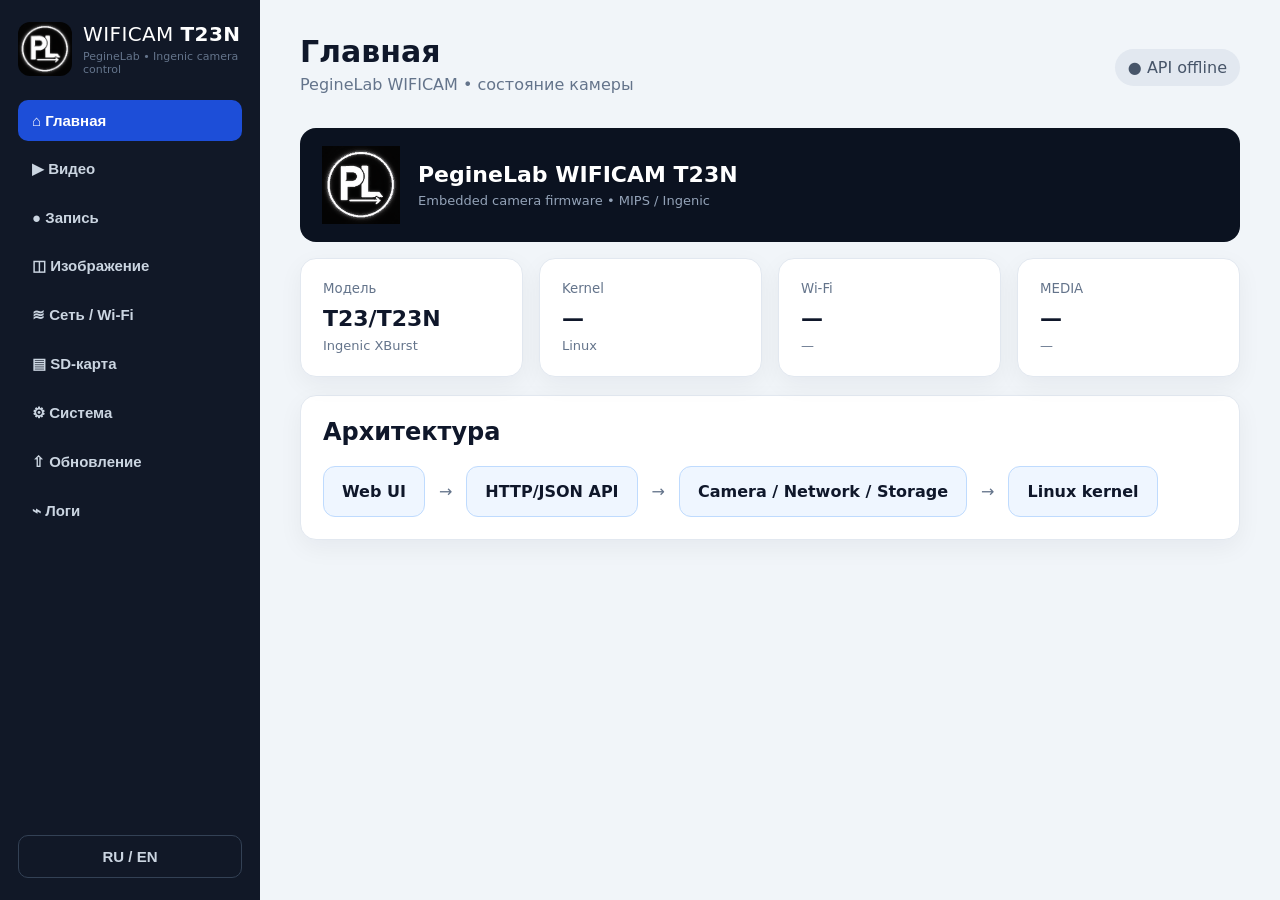
==== web/index.html @ 5d40b981 "web: label SSH as protected local recovery / пометить SSH как обязательный" ====
<!doctype html>
<html lang="ru">
<head>
  <meta charset="utf-8">
  <meta name="viewport" content="width=device-width,initial-scale=1">
  <title>PegineLab WIFICAM T23N</title>
  <link rel="icon" href="assets/peginelab-logo.svg">
  <link rel="stylesheet" href="styles.css">
</head>
<body>
<div class="app">
  <aside class="sidebar">
    <div class="brand-lockup">
      <img src="assets/peginelab-logo.svg" alt="PegineLab">
      <div><div class="brand">WIFICAM <b>T23N</b></div><div class="sub">PegineLab • Ingenic camera control</div></div>
    </div>
    <nav id="nav">
      <button data-page="dashboard" class="active">⌂ <span data-i18n="dashboard">Главная</span></button>
      <button data-page="live">▶ <span data-i18n="live">Видео</span></button>
      <button data-page="recording">● <span data-i18n="recording">Запись</span></button>
      <button data-page="image">◫ <span data-i18n="image">Изображение</span></button>
      <button data-page="network">≋ <span data-i18n="network">Сеть / Wi‑Fi</span></button>
      <button data-page="storage">▤ <span data-i18n="storage">SD-карта</span></button>
      <button data-page="system">⚙ <span data-i18n="system">Система</span></button>
      <button data-page="firmware">⇧ <span data-i18n="firmware">Обновление</span></button>
      <button data-page="logs">⌁ <span data-i18n="logs">Логи</span></button>
    </nav>
    <div class="lang"><button id="langBtn">RU / EN</button></div>
  </aside>

  <main>
    <header><div><h1 id="pageTitle">Главная</h1><p id="pageHint">PegineLab WIFICAM • состояние камеры</p></div><div id="online" class="pill">● …</div></header>

    <section id="dashboard" class="page active">
      <div class="brand-panel">
        <img src="assets/peginelab-logo.svg" alt="PegineLab PL">
        <div><strong>PegineLab WIFICAM T23N</strong><span>Embedded camera firmware • MIPS / Ingenic</span></div>
      </div>
      <div class="grid cards">
        <article><small data-i18n="model">Модель</small><strong>T23/T23N</strong><span>Ingenic XBurst</span></article>
        <article><small>Kernel</small><strong id="kernel">—</strong><span>Linux</span></article>
        <article><small>Wi‑Fi</small><strong id="ssid">—</strong><span id="ip">—</span></article>
        <article><small>MEDIA</small><strong id="diskUse">—</strong><span id="diskFree">—</span></article>
      </div>
      <div class="panel">
        <h2 data-i18n="architecture">Архитектура</h2>
        <div class="flow"><b>Web UI</b><i>→</i><b>HTTP/JSON API</b><i>→</i><b>Camera / Network / Storage</b><i>→</i><b>Linux kernel</b></div>
      </div>
    </section>

    <section id="live" class="page"><div class="panel"><h2 data-i18n="live">Видео</h2><div class="video live-view"><img id="liveFrame" src="/cgi-bin/snapshot.jpg" alt="Camera preview"><small data-i18n="cameraOsHint">Сенсор и камера инициализируются ОС при загрузке; Web UI работает поверх системного camera service.</small></div><div class="actions"><button onclick="refreshPreview()">Refresh preview</button><button onclick="apiAction('camera_start')">Start camera</button><button class="secondary" onclick="apiAction('camera_stop')">Stop camera</button></div></div></section>
    <section id="recording" class="page"><div class="panel"><h2 data-i18n="recording">Запись</h2><p>Video: <code>/mnt/media/recordings</code></p><p>Photos: <code>/mnt/media/snapshots</code></p><div class="actions"><button onclick="apiAction('record_start')">Start recording</button><button class="danger" onclick="apiAction('record_stop')">Stop recording</button></div></div></section>
    <section id="image" class="page"><div class="panel"><h2 data-i18n="image">Изображение</h2><p data-i18n="imageHint">Web UI использует camera service, который ОС подняла при загрузке.</p></div></section>

    <section id="network" class="page">
      <div class="panel">
        <h2 data-i18n="network">Сеть / Wi‑Fi</h2>
        <div class="kv"><div><small>SSID</small><b id="netSsid">—</b></div><div><small>IPv4</small><b id="netIp">—</b></div><div><small data-i18n="gateway">Шлюз</small><b id="netGateway">—</b></div><div><small>DNS</small><b id="netDns">—</b></div></div>
        <p data-i18n="wifiSafe">Новая сеть сначала тестируется. При ошибке backend возвращает предыдущий рабочий профиль.</p>
        <div class="actions"><button id="scanBtn" data-i18n="scan">Сканировать сети</button></div>
        <div id="networks" class="networks"></div>
        <form id="wifiForm"><label>SSID<input id="wifiSsid" name="ssid" maxlength="32" required></label><label><span data-i18n="password">Пароль</span><input id="wifiPassword" name="password" type="password" minlength="8" required></label><button type="submit" data-i18n="testSwitch">Проверить и переключить</button></form>
      </div>

      <div class="panel">
        <h2 data-i18n="optionalServices">Дополнительные сервисы</h2>
        <p class="muted" data-i18n="servicesHint">Выключенный сервис не запускается и не занимает CPU/RAM постоянным процессом.</p>
        <div class="service-grid">
          <article class="service-card"><div><h3>SSH</h3><p>Local recovery shell • TCP 22 • protected</p><span id="sshState" class="service-state">—</span></div><button id="sshToggle" onclick="toggleService('ssh')">—</button></article>
          <article class="service-card"><div><h3>WireGuard</h3><p><code>/data/vpn/wg0.conf</code></p><span id="wireguardState" class="service-state">—</span></div><button id="wireguardToggle" onclick="toggleService('wireguard')">—</button></article>
          <article class="service-card"><div><h3>AmneziaWG</h3><p><code>/data/vpn/awg0.conf</code></p><span id="amneziawgState" class="service-state">—</span></div><button id="amneziawgToggle" onclick="toggleService('amneziawg')">—</button></article>
        </div>
      </div>
    </section>

    <section id="storage" class="page"><div class="panel"><h2 data-i18n="storage">SD-карта</h2><p data-i18n="storageLayout">MEDIA = 20 GiB для фото/видео; всё остальное место карты получает ROOTFS.</p><div id="storageInfo">—</div><button onclick="loadStorage()">Refresh</button></div></section>

    <section id="system" class="page">
      <div class="panel"><h2 data-i18n="system">Система</h2><p>Camera: <b id="cameraState">—</b></p><p>Uptime: <span id="uptime">—</span></p><p>Web user: <b id="webUser">—</b></p><button class="danger" id="rebootBtn" data-i18n="reboot">Перезагрузить</button></div>
      <div class="panel"><h2 data-i18n="webPassword">Пароль администратора Web UI</h2><form id="webPasswordForm"><label><span data-i18n="newPassword">Новый пароль</span><input id="newWebPassword" type="password" minlength="10" maxlength="64" pattern="[!-~]{10,64}" required></label><label><span data-i18n="repeatPassword">Повторить пароль</span><input id="repeatWebPassword" type="password" minlength="10" maxlength="64" pattern="[!-~]{10,64}" required></label><button type="submit" data-i18n="changePassword">Сменить пароль</button></form><p class="muted" data-i18n="authHint">После смены пароля HTTP-аутентификация перезапустится.</p></div>
    </section>

    <section id="firmware" class="page"><div class="panel"><h2 data-i18n="firmware">Обновление</h2><p data-i18n="fwHint">Обновление будет добавлено только после проверки схемы загрузки U‑Boot и recovery.</p></div></section>
    <section id="logs" class="page"><div class="panel"><h2 data-i18n="logs">Логи</h2><pre id="logBox">UI ready.</pre></div></section>

    <div id="toast"></div>
  </main>
</div>
<script src="app.js"></script>
</body>
</html>
---- web/styles.css ----
*{box-sizing:border-box}body{margin:0;font-family:Inter,system-ui,Arial,sans-serif;background:#0f172a;color:#0f172a}.app{min-height:100vh;display:grid;grid-template-columns:260px 1fr}.sidebar{background:#111827;color:#cbd5e1;padding:22px 18px;position:sticky;top:0;height:100vh}.brand-lockup{display:flex;align-items:center;gap:11px;margin-bottom:24px}.brand-lockup img{width:54px;height:54px;object-fit:contain;border-radius:12px}.brand{font-size:20px;color:#fff;letter-spacing:.4px}.sub{font-size:11px;color:#64748b;margin-top:4px}.sidebar nav{display:grid;gap:7px}.sidebar nav button,.lang button{width:100%;text-align:left;border:0;background:transparent;color:#cbd5e1;padding:12px 14px;border-radius:10px;font-size:15px;cursor:pointer}.sidebar nav button:hover,.sidebar nav button.active{background:#1d4ed8;color:#fff}.lang{position:absolute;left:18px;right:18px;bottom:22px}.lang button{text-align:center;border:1px solid #334155}main{background:#f1f5f9;min-height:100vh;padding:34px 40px}header{display:flex;justify-content:space-between;align-items:center;margin-bottom:28px}h1{margin:0;font-size:30px}header p{margin:6px 0;color:#64748b}.pill{padding:9px 13px;border-radius:999px;background:#e2e8f0;color:#475569}.pill.good{background:#dcfce7;color:#166534}.page{display:none}.page.active{display:block}.brand-panel{display:flex;align-items:center;gap:18px;background:#0b1220;color:white;border-radius:16px;padding:18px 22px;margin-bottom:16px}.brand-panel img{width:78px;height:78px;object-fit:contain}.brand-panel strong{display:block;font-size:22px}.brand-panel span{display:block;color:#94a3b8;margin-top:6px;font-size:13px}.grid{display:grid}.cards{grid-template-columns:repeat(4,minmax(150px,1fr));gap:16px}.cards article,.panel{background:#fff;border:1px solid #e2e8f0;border-radius:16px;padding:22px;box-shadow:0 8px 24px rgba(15,23,42,.05)}.cards small{display:block;color:#64748b}.cards strong{display:block;font-size:22px;margin:10px 0 4px}.cards span{color:#64748b;font-size:13px}.panel{margin-top:18px}.panel h2{margin-top:0}.flow{display:flex;align-items:center;gap:14px;flex-wrap:wrap}.flow b{background:#eff6ff;border:1px solid #bfdbfe;padding:15px 18px;border-radius:12px}.flow i{font-style:normal;color:#64748b}.video{height:360px;border-radius:14px;background:linear-gradient(135deg,#0f172a,#334155);color:#fff;display:grid;place-items:center;text-align:center;font-size:32px}.video small{font-size:13px;color:#cbd5e1;max-width:680px}.actions{display:flex;gap:10px;margin-top:16px}button{border:0;border-radius:9px;padding:11px 16px;background:#2563eb;color:#fff;font-weight:650;cursor:pointer}button:disabled{opacity:.45;cursor:not-allowed}.secondary{background:#64748b}.danger{background:#dc2626!important}form{display:grid;grid-template-columns:1fr 1fr auto;gap:12px;align-items:end;margin-top:18px}label{display:grid;gap:7px;color:#475569;font-size:13px}input{height:42px;border:1px solid #cbd5e1;border-radius:8px;padding:0 12px;font-size:15px}.networks{display:grid;gap:8px;margin-top:14px}.network{display:flex;justify-content:space-between;padding:12px 14px;background:#f8fafc;border:1px solid #e2e8f0;border-radius:10px;cursor:pointer}.network:hover{border-color:#60a5fa}.kv{display:grid;grid-template-columns:repeat(4,1fr);gap:10px;margin-bottom:18px}.kv>div{background:#f8fafc;border:1px solid #e2e8f0;border-radius:10px;padding:12px}.kv small{display:block;color:#64748b;margin-bottom:5px}.service-grid{display:grid;gap:12px}.service-card{display:flex;align-items:center;justify-content:space-between;border:1px solid #e2e8f0;background:#f8fafc;border-radius:12px;padding:16px}.service-card h3{margin:0 0 5px}.service-card p{margin:0 0 8px;color:#64748b;font-size:13px}.service-state{font-size:13px;font-weight:700;color:#475569}.muted{color:#64748b}pre{background:#0f172a;color:#d1fae5;padding:16px;border-radius:12px;overflow:auto}code{background:#e2e8f0;padding:2px 6px;border-radius:5px}#toast{position:fixed;right:28px;bottom:28px;max-width:420px;background:#0f172a;color:white;padding:14px 18px;border-radius:12px;opacity:0;transform:translateY(10px);transition:.2s;pointer-events:none}#toast.show{opacity:1;transform:none}@media(max-width:900px){.app{grid-template-columns:1fr}.sidebar{height:auto;position:relative}.sidebar nav{grid-template-columns:repeat(3,1fr)}.lang{position:static;margin-top:15px}.cards{grid-template-columns:1fr 1fr}.kv{grid-template-columns:1fr 1fr}main{padding:24px}form{grid-template-columns:1fr}}@media(max-width:560px){.sidebar nav{grid-template-columns:1fr 1fr}.cards,.kv{grid-template-columns:1fr}header{align-items:flex-start}.pill{font-size:12px}.service-card{align-items:flex-start;gap:12px}.brand-panel img{width:58px;height:58px}.brand-panel strong{font-size:18px}}


.live-view{display:flex;flex-direction:column;gap:12px;align-items:center}
.live-view img{display:block;max-width:100%;width:min(100%,760px);height:auto;min-height:180px;object-fit:contain;background:#090d14;border:1px solid #243047;border-radius:12px}
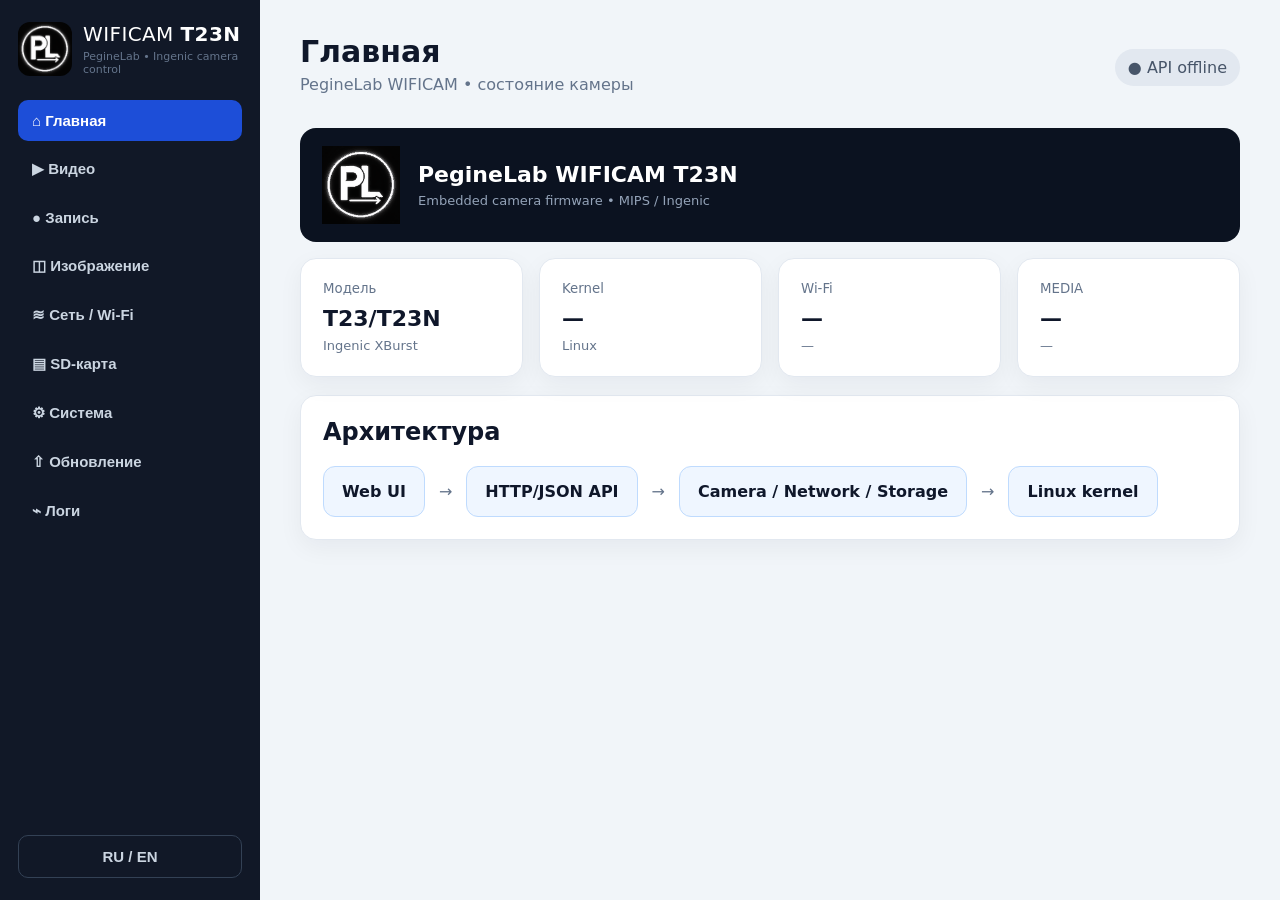
==== commit 953a4c80: "web(UI): opt-in stream controls; prevent accidental shutdown of Hombo3 camera / ленивый просмотр" ====
--- a/web/index.html
+++ b/web/index.html
@@ -48,7 +48,28 @@
       </div>
     </section>
 
-    <section id="live" class="page"><div class="panel"><h2 data-i18n="live">Видео</h2><div class="video live-view"><img id="liveFrame" src="/cgi-bin/snapshot.jpg" alt="Camera preview"><small data-i18n="cameraOsHint">Сенсор и камера инициализируются ОС при загрузке; Web UI работает поверх системного camera service.</small></div><div class="actions"><button onclick="refreshPreview()">Refresh preview</button><button onclick="apiAction('camera_start')">Start camera</button><button class="secondary" onclick="apiAction('camera_stop')">Stop camera</button></div></div></section>
+    <section id="live" class="page"><div class="panel"><h2 data-i18n="live">Видео</h2>
+      <div class="video live-view"><img id="liveFrame" alt="Camera preview" loading="lazy" decoding="async" style="object-fit:contain;max-width:100%;transform-origin:center center">
+      <small id="previewMode" aria-live="polite">Видео выключено: вебморда не расходует канал камеры</small></div>
+      <div class="actions">
+        <button id="previewStart" onclick="startPreview()">▶ Смотреть видео / Start preview</button>
+        <button id="previewStop" class="secondary" onclick="stopPreview()" disabled>■ Отключить видео / Stop preview</button>
+      </div>
+      <p class="muted">Hombo3 RTSP и камера продолжают работать независимо. При переключении вкладки или сворачивании окна вебпросмотр отключается автоматически.</p>
+      <div class="panel" style="margin-top:12px">
+       <h3 data-i18n="ptzTitle">Поворот камеры / PTZ</h3>
+       <p class="muted" id="ptzCapability">Проверяем доступность моторов…</p>
+       <div class="actions"><button class="ptz-control" data-direction="left" onclick="ptzMove('left')">←</button>
+       <button class="ptz-control" data-direction="up" onclick="ptzMove('up')">↑</button>
+       <button class="ptz-control" data-direction="down" onclick="ptzMove('down')">↓</button>
+       <button class="ptz-control" data-direction="right" onclick="ptzMove('right')">→</button></div>
+       <label style="display:inline-block;margin:8px"><input type="checkbox" id="panInvert" onchange="ptzInvert('pan',this.checked)"> <span data-i18n="reversePan">Реверс лево / право</span></label>
+       <label style="display:inline-block;margin:8px"><input type="checkbox" id="tiltInvert" onchange="ptzInvert('tilt',this.checked)"> <span data-i18n="reverseTilt">Реверс верх / низ</span></label>
+       <div class="actions"><button onclick="digitalZoom(-1)">− Zoom</button><button onclick="digitalZoom(1)">+ Zoom</button>
+       <button onclick="digitalZoom(0)">1×</button><button id="focusBtn" onclick="apiAction('ptz_autofocus')" disabled data-i18n="autoFocus">Автофокус (если поддерживается)</button></div>
+       <p class="muted" id="zoomState">1× — digital preview zoom; optical zoom/autofocus require supported hardware.</p>
+      </div>
+      </div></section>
     <section id="recording" class="page"><div class="panel"><h2 data-i18n="recording">Запись</h2><p>Video: <code>/mnt/media/recordings</code></p><p>Photos: <code>/mnt/media/snapshots</code></p><div class="actions"><button onclick="apiAction('record_start')">Start recording</button><button class="danger" onclick="apiAction('record_stop')">Stop recording</button></div></div></section>
     <section id="image" class="page"><div class="panel"><h2 data-i18n="image">Изображение</h2><p data-i18n="imageHint">Web UI использует camera service, который ОС подняла при загрузке.</p></div></section>
 
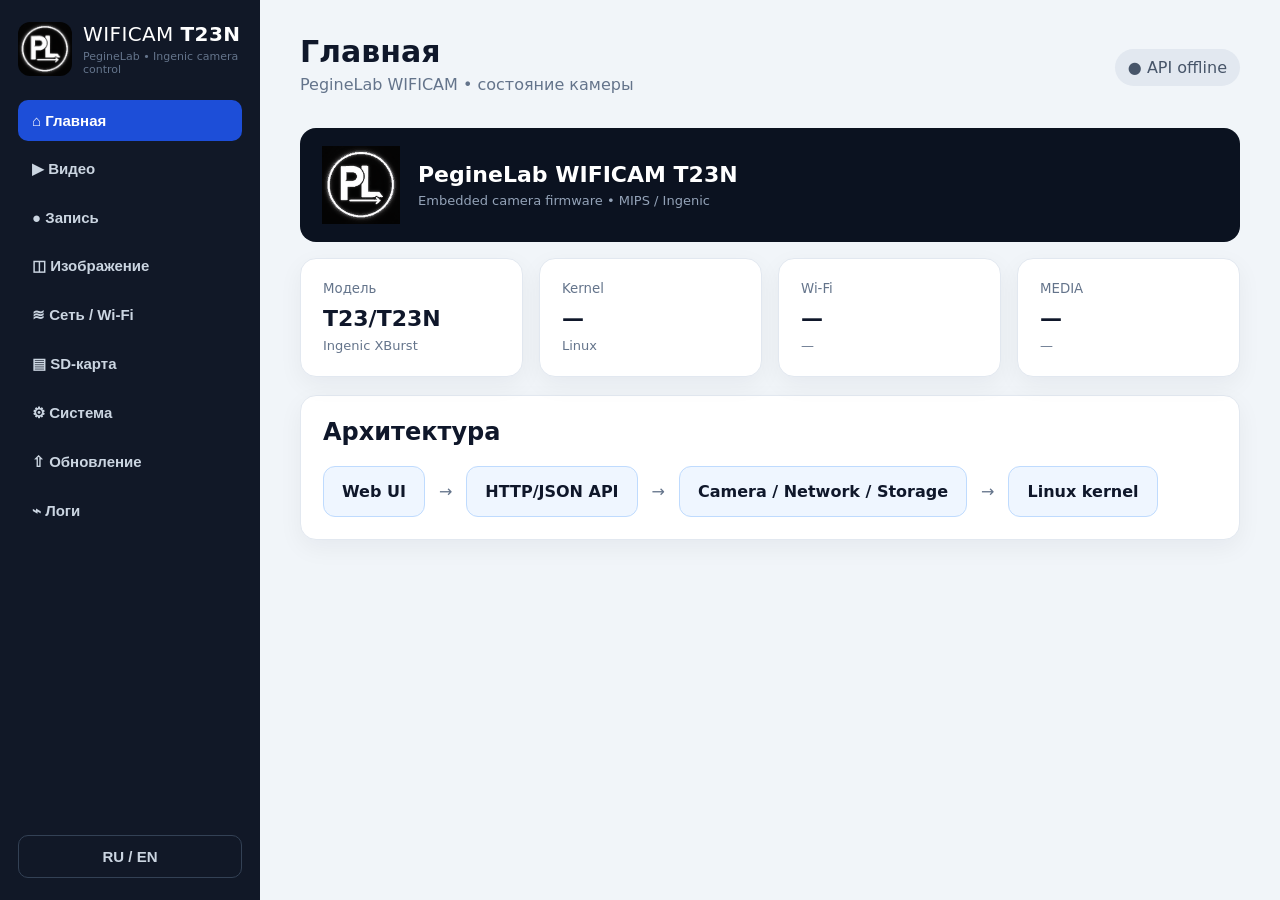
==== commit 57ba9500: "web: add horizontal mirror and vertical flip UI switches / зеркалирование" ====
--- a/web/index.html
+++ b/web/index.html
@@ -67,6 +67,11 @@
        <label style="display:inline-block;margin:8px"><input type="checkbox" id="tiltInvert" onchange="ptzInvert('tilt',this.checked)"> <span data-i18n="reverseTilt">Реверс верх / низ</span></label>
        <div class="actions"><button onclick="digitalZoom(-1)">− Zoom</button><button onclick="digitalZoom(1)">+ Zoom</button>
        <button onclick="digitalZoom(0)">1×</button><button id="focusBtn" onclick="apiAction('ptz_autofocus')" disabled data-i18n="autoFocus">Автофокус (если поддерживается)</button></div>
+       <div class="actions">
+       <label><input type="checkbox" id="previewMirror" onchange="setPreviewOrientation('mirror',this.checked)"> Зеркало по горизонтали / Mirror</label>
+       <label><input type="checkbox" id="previewFlip" onchange="setPreviewOrientation('flip',this.checked)"> Переворот по вертикали / Flip</label>
+       </div>
+       <small class="muted">Зеркало и переворот меняют только этот вебпросмотр, не RTSP Hombo3 и не команды моторчиков.</small>
        <p class="muted" id="zoomState">1× — digital preview zoom; optical zoom/autofocus require supported hardware.</p>
       </div>
       </div></section>
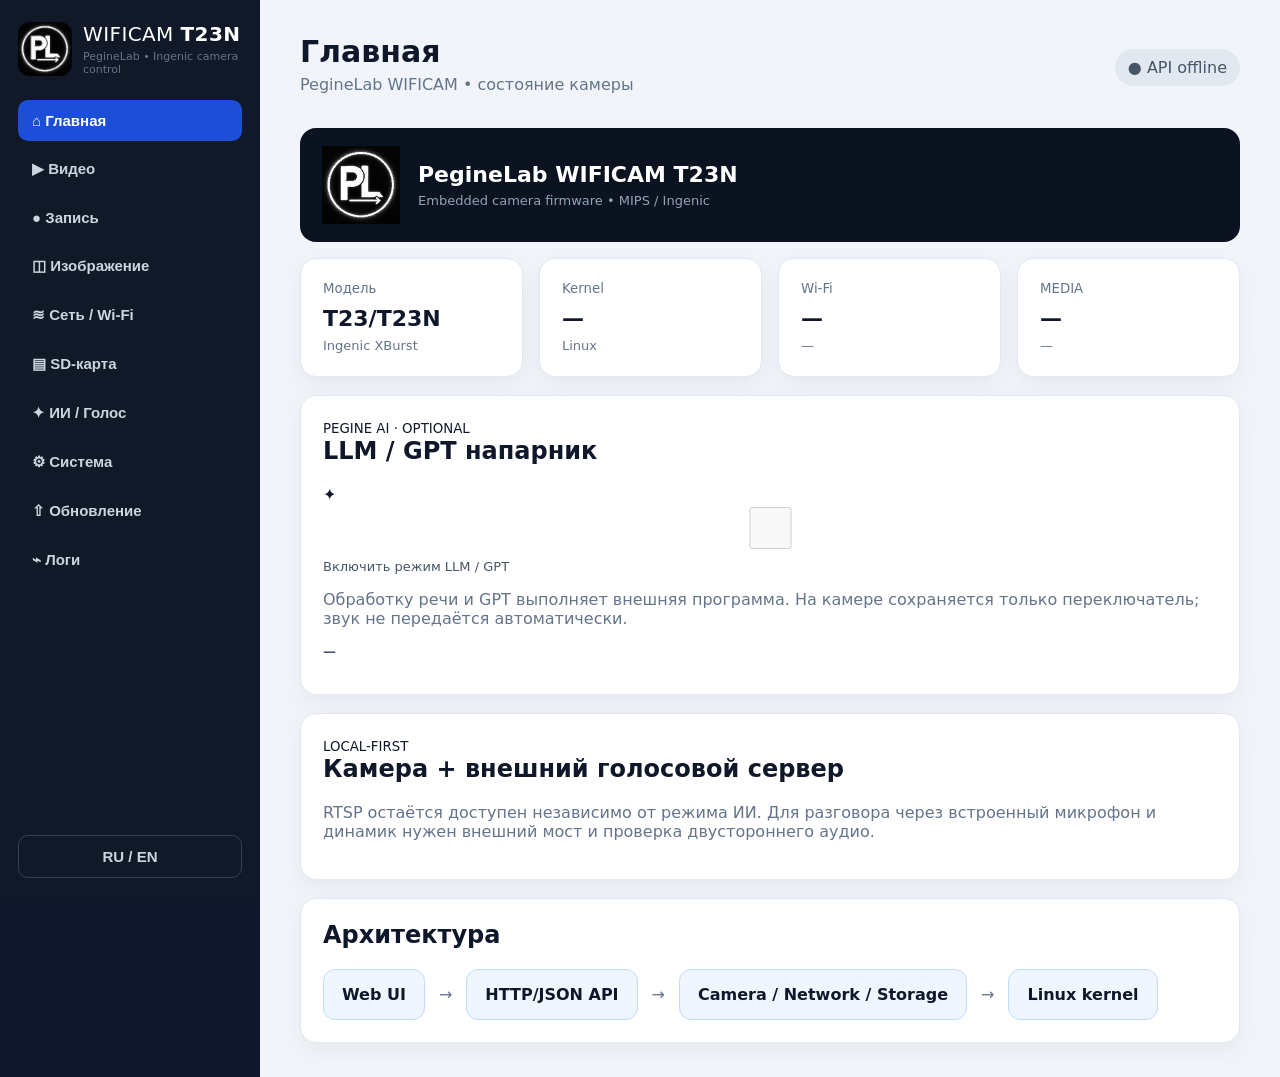
==== commit a9e19f53: "feat(wificam): optional external LLM voice companion UI and consent API / режим голосового напарника" ====
--- a/web/index.html
+++ b/web/index.html
@@ -21,6 +21,7 @@
       <button data-page="image">◫ <span data-i18n="image">Изображение</span></button>
       <button data-page="network">≋ <span data-i18n="network">Сеть / Wi‑Fi</span></button>
       <button data-page="storage">▤ <span data-i18n="storage">SD-карта</span></button>
+      <button data-page="assistant">✦ <span data-i18n="assistant">ИИ / Голос</span></button>
       <button data-page="system">⚙ <span data-i18n="system">Система</span></button>
       <button data-page="firmware">⇧ <span data-i18n="firmware">Обновление</span></button>
       <button data-page="logs">⌁ <span data-i18n="logs">Логи</span></button>
@@ -41,6 +42,21 @@
         <article><small>Kernel</small><strong id="kernel">—</strong><span>Linux</span></article>
         <article><small>Wi‑Fi</small><strong id="ssid">—</strong><span id="ip">—</span></article>
         <article><small>MEDIA</small><strong id="diskUse">—</strong><span id="diskFree">—</span></article>
+      </div>
+      <div class="grid companion-grid">
+        <article class="panel companion-card">
+          <div class="companion-heading"><div><small>PEGINE AI · OPTIONAL</small><h2 data-i18n="assistantTitle">LLM / GPT напарник</h2></div><span class="companion-icon" aria-hidden="true">✦</span></div>
+          <label class="companion-toggle" for="assistantEnabled">
+            <input type="checkbox" id="assistantEnabled" disabled>
+            <span data-i18n="assistantEnable">Включить режим LLM / GPT</span>
+          </label>
+          <p class="muted" data-i18n="assistantHint">Обработку речи и GPT выполняет внешняя программа. На камере сохраняется только переключатель; звук не передаётся автоматически.</p>
+          <p class="service-state" id="assistantState" role="status" aria-live="polite">—</p>
+        </article>
+        <article class="panel companion-info">
+          <small>LOCAL-FIRST</small><h2 data-i18n="assistantArchitecture">Камера + внешний голосовой сервер</h2>
+          <p class="muted" data-i18n="assistantArchitectureHint">RTSP остаётся доступен независимо от режима ИИ. Для разговора через встроенный микрофон и динамик нужен внешний мост и проверка двустороннего аудио.</p>
+        </article>
       </div>
       <div class="panel">
         <h2 data-i18n="architecture">Архитектура</h2>
@@ -99,6 +115,18 @@
       </div>
     </section>
 
+    <section id="assistant" class="page">
+      <div class="panel"><h2 data-i18n="assistant">ИИ / Голос</h2>
+        <p data-i18n="assistantPageInfo">Эта настройка разрешает внешней программе использовать камеру как голосового напарника. ИИ не запускается на T23N и не получает доступ к потоку до настройки внешнего моста.</p>
+        <div class="kv companion-status-grid">
+          <div><small data-i18n="assistantMode">Режим</small><b id="assistantModeValue">—</b></div>
+          <div><small data-i18n="assistantBridge">Внешний мост</small><b id="assistantBridgeValue">—</b></div>
+        </div>
+        <p class="muted" data-i18n="assistantBridgeHint">Статус подключения означает недавний сигнал внешней программы, а не подтверждение работы микрофона или динамика.</p>
+        <p class="muted" data-i18n="assistantSecrets">Ключи GPT / LLM должны храниться только на внешнем компьютере или сервере. Не вводите их в камеру.</p>
+        <p><a href="https://github.com/musikfed/wificam_T23N/blob/mymarrchWFcam/docs/LLM_VOICE_COMPANION_RU.md" target="_blank" rel="noopener noreferrer" data-i18n="assistantGuide">Инструкция по подключению внешнего голосового моста</a></p>
+      </div>
+    </section>
     <section id="storage" class="page"><div class="panel"><h2 data-i18n="storage">SD-карта</h2><p data-i18n="storageLayout">MEDIA = 20 GiB для фото/видео; всё остальное место карты получает ROOTFS.</p><div id="storageInfo">—</div><button onclick="loadStorage()">Refresh</button></div></section>
 
     <section id="system" class="page">
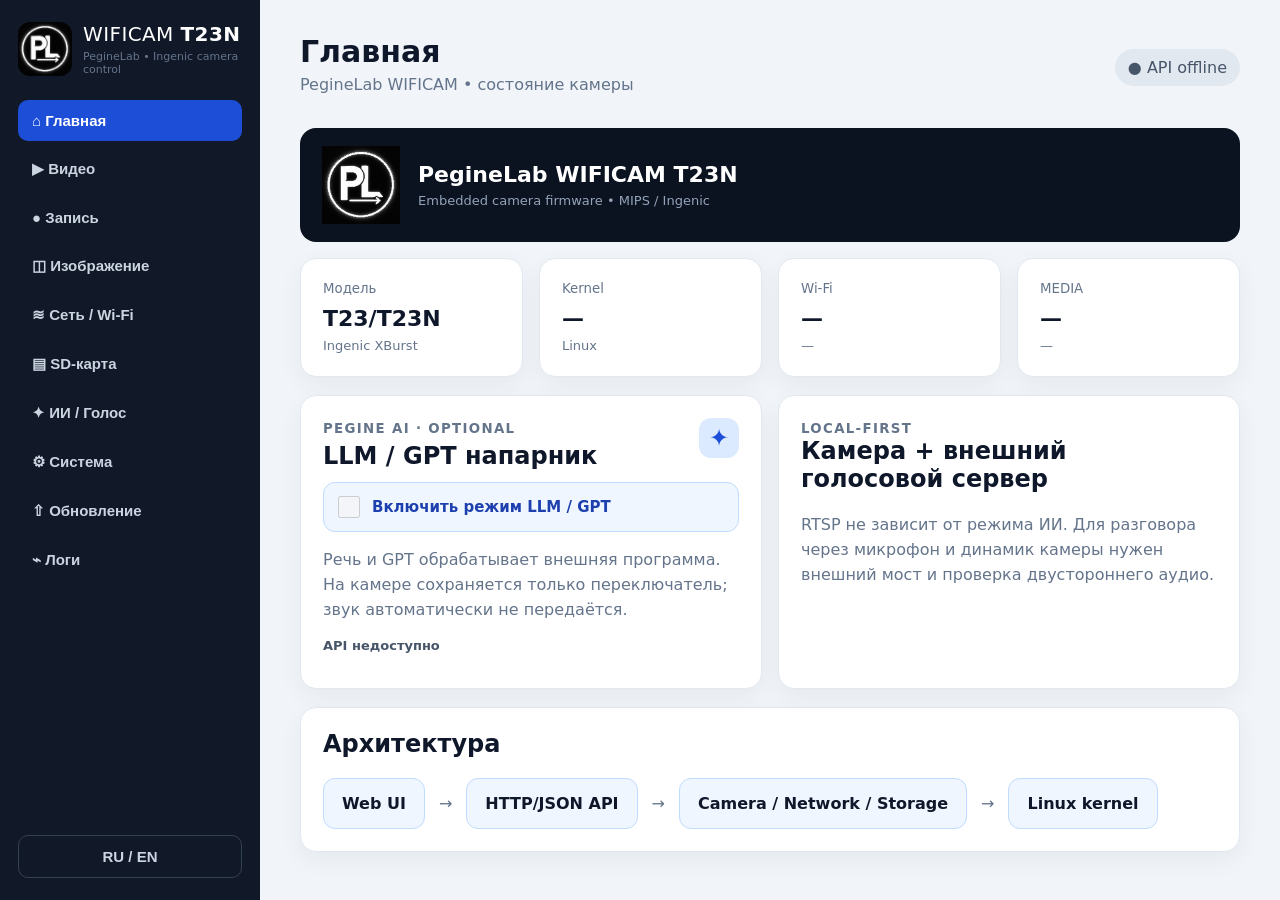
==== commit 610067cb: "feat(wificam): add in-dashboard Helper robot-head and voice-assistant roles UI" ====
--- a/web/index.html
+++ b/web/index.html
@@ -21,6 +21,7 @@
       <button data-page="image">◫ <span data-i18n="image">Изображение</span></button>
       <button data-page="network">≋ <span data-i18n="network">Сеть / Wi‑Fi</span></button>
       <button data-page="storage">▤ <span data-i18n="storage">SD-карта</span></button>
+      <button id="helperNav" data-page="helper" hidden>◉ <span data-i18n="helperNav">Голова / Помощник</span></button>
       <button data-page="assistant">✦ <span data-i18n="assistant">ИИ / Голос</span></button>
       <button data-page="system">⚙ <span data-i18n="system">Система</span></button>
       <button data-page="firmware">⇧ <span data-i18n="firmware">Обновление</span></button>
@@ -127,6 +128,46 @@
         <p><a href="https://github.com/musikfed/wificam_T23N/blob/mymarrchWFcam/docs/LLM_VOICE_COMPANION_RU.md" target="_blank" rel="noopener noreferrer" data-i18n="assistantGuide">Инструкция по подключению внешнего голосового моста</a></p>
       </div>
     </section>
+    <section id="helper" class="page" hidden>
+      <div class="helper-hero">
+        <div><small>PEGINELAB · WIFCAM HELPER · T23N</small>
+          <h2 data-i18n="helperTitle">Камера как голова робота или голосовой помощник</h2>
+          <p data-i18n="helperIntro">Одна прошивка, два режима. Переключение сохраняется на SD и не прерывает видеопоток Hombo3.</p>
+        </div><div class="helper-chip" id="helperCurrentMode" role="status">—</div>
+      </div>
+      <div class="grid helper-mode-grid" role="group" aria-label="Camera head operation mode">
+        <article class="helper-mode-card" id="helperRobotCard">
+          <div class="helper-symbol" aria-hidden="true">◈</div>
+          <h3 data-i18n="helperRobot">Голова робота Hombo3</h3>
+          <p data-i18n="helperRobotHint">Видео и PTZ для колёсного робота; команды приводов остаются на ESP32-S3 через Acer.</p>
+          <button type="button" id="helperRobotMode" data-i18n="helperSelectRobot" disabled>Выбрать голову робота</button>
+        </article>
+        <article class="helper-mode-card" id="helperVoiceCard">
+          <div class="helper-symbol" aria-hidden="true">✦</div>
+          <h3 data-i18n="helperVoice">Голосовой помощник</h3>
+          <p data-i18n="helperVoiceHint">Камерные микрофон, динамик и наблюдение; STT, TTS, LLM и зрение выполняются на CORE.</p>
+          <button type="button" id="helperVoiceMode" data-i18n="helperSelectVoice" disabled>Выбрать помощника</button>
+        </article>
+      </div>
+      <div class="panel">
+        <div class="helper-row"><div><h2 data-i18n="helperHealth">Диагностика камеры</h2>
+          <p class="muted" data-i18n="helperHealthNote">Доступность программы не доказывает, что микрофон, динамик и сенсор физически работают.</p></div>
+          <button type="button" id="helperRefresh" class="secondary" data-i18n="helperRefresh">Обновить состояние</button>
+        </div>
+        <div class="grid helper-health-grid">
+          <div><small data-i18n="helperMic">Микрофон (rad)</small><b id="helperMicState">—</b></div>
+          <div><small data-i18n="helperSpeaker">Динамик (rac)</small><b id="helperSpeakerState">—</b></div>
+          <div><small data-i18n="helperVideo">Видео (rvd)</small><b id="helperVideoState">—</b></div>
+          <div><small data-i18n="helperHardware">Физическая проверка</small><b id="helperHardwareState">—</b></div>
+        </div>
+        <p class="helper-message" id="helperMessage" aria-live="polite">—</p>
+        <div class="actions helper-actions">
+          <button type="button" id="helperGoLive" data-i18n="helperOpenCamera">Открыть видео / PTZ</button>
+          <button type="button" id="helperGoSystem" class="secondary" data-i18n="helperOpenSystem">Настройки и перезапуск</button>
+        </div>
+      </div>
+    </section>
+
     <section id="storage" class="page"><div class="panel"><h2 data-i18n="storage">SD-карта</h2><p data-i18n="storageLayout">MEDIA = 20 GiB для фото/видео; всё остальное место карты получает ROOTFS.</p><div id="storageInfo">—</div><button onclick="loadStorage()">Refresh</button></div></section>
 
     <section id="system" class="page">
--- a/web/styles.css
+++ b/web/styles.css
@@ -3,3 +3,17 @@
 
 .live-view{display:flex;flex-direction:column;gap:12px;align-items:center}
 .live-view img{display:block;max-width:100%;width:min(100%,760px);height:auto;min-height:180px;object-fit:contain;background:#090d14;border:1px solid #243047;border-radius:12px}
+
+/* Camera-only optional AI companion; no heavy runtime or framework on T23N. */
+.companion-grid{grid-template-columns:repeat(2,minmax(0,1fr));gap:16px;margin-top:18px}
+.companion-grid .panel{margin-top:0}
+.companion-heading{display:flex;justify-content:space-between;align-items:start;gap:12px}
+.companion-heading h2{margin:5px 0 12px}
+.companion-heading small,.companion-info small{color:#64748b;font-weight:700;letter-spacing:.1em}
+.companion-icon{width:40px;height:40px;display:grid;place-items:center;border-radius:12px;background:#dbeafe;color:#1d4ed8;font-size:24px}
+.companion-toggle{display:flex;align-items:center;gap:12px;background:#eff6ff;padding:13px 14px;border:1px solid #bfdbfe;border-radius:12px;font-size:15px;font-weight:650;color:#1e40af;cursor:pointer}
+.companion-toggle input{height:22px;width:22px;min-width:22px;margin:0;accent-color:#2563eb;cursor:pointer}
+.companion-card .muted,.companion-info .muted{line-height:1.55}
+.companion-status-grid{grid-template-columns:repeat(2,minmax(0,1fr))}
+@media(max-width:900px){.companion-grid{grid-template-columns:1fr}}
+@media(max-width:560px){.companion-status-grid{grid-template-columns:1fr}}
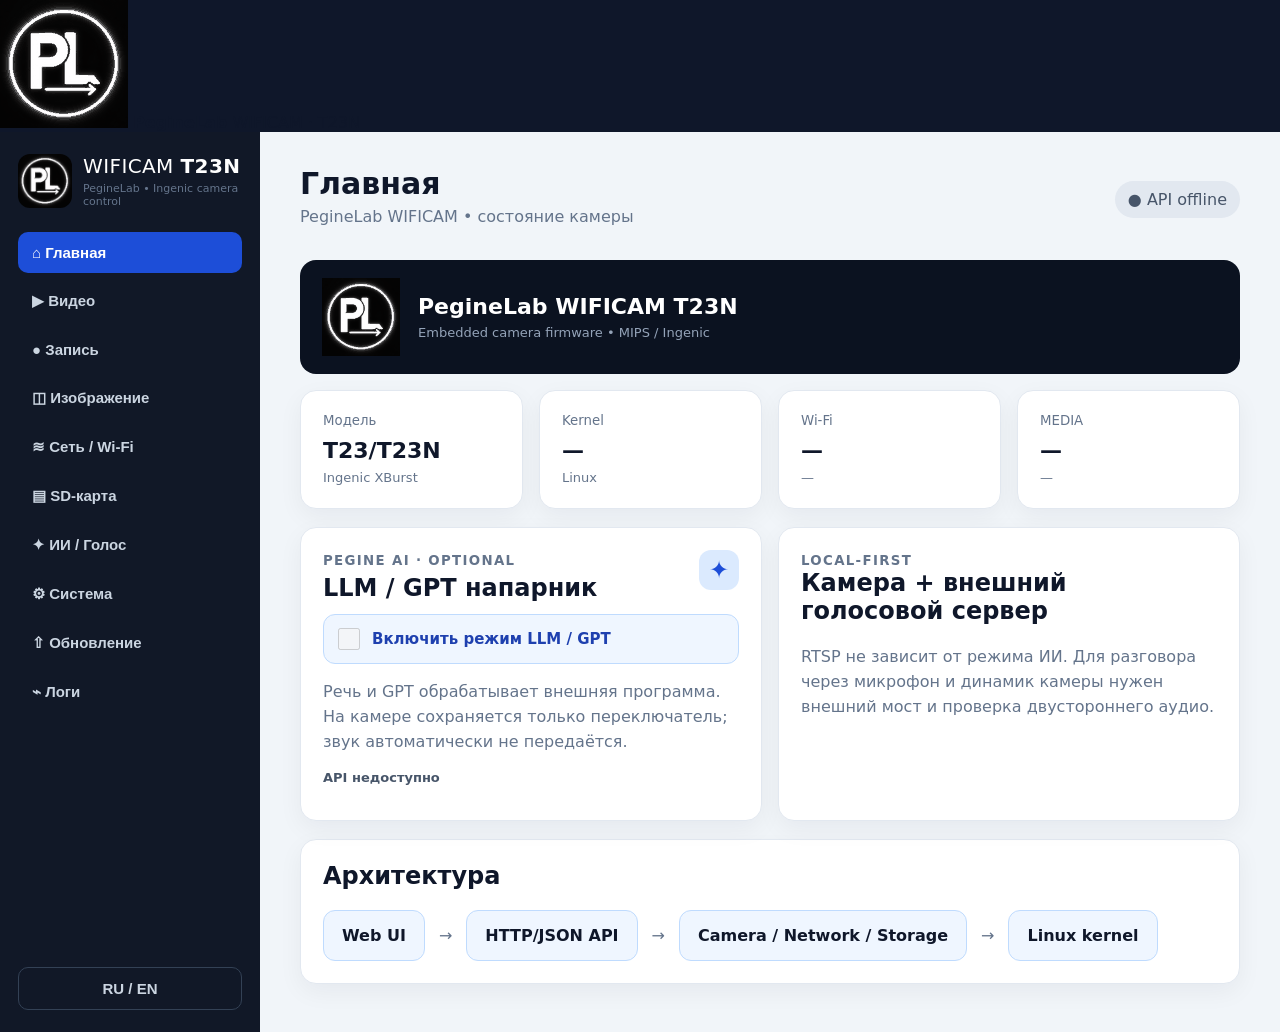
==== commit 7cf36dd1: "feat(web): show PegineLab boot identity without physical camera framebuffer" ====
--- a/web/index.html
+++ b/web/index.html
@@ -8,6 +8,12 @@
   <link rel="stylesheet" href="styles.css">
 </head>
 <body>
+<!-- Browser-facing PegineLab boot identity for headless T23N; no /dev/fb0 needed. -->
+<div class="boot-intro" aria-hidden="true">
+  <img src="assets/peginelab-logo.svg" alt="">
+  <strong>PegineLab</strong>
+  <span>WIFICAM · T23N</span>
+</div>
 <div class="app">
   <aside class="sidebar">
     <div class="brand-lockup">
@@ -93,7 +99,7 @@
       </div>
       </div></section>
     <section id="recording" class="page"><div class="panel"><h2 data-i18n="recording">Запись</h2><p>Video: <code>/mnt/media/recordings</code></p><p>Photos: <code>/mnt/media/snapshots</code></p><div class="actions"><button onclick="apiAction('record_start')">Start recording</button><button class="danger" onclick="apiAction('record_stop')">Stop recording</button></div></div></section>
-    <section id="image" class="page"><div class="panel"><h2 data-i18n="image">Изображение</h2><p data-i18n="imageHint">Web UI использует camera service, который ОС подняла при загрузке.</p></div></section>
+    <section id="image" class="page"><div class="panel"><h2 data-i18n="image">Изображение</h2><p data-i18n="imageHint">Web UI использует camera service, который ОС подняла при загрузке.</p><p class="muted" id="imageCapabilities">—</p><button type="button" id="openImagePreview" data-i18n="imageOpenCamera">Открыть настройки просмотра и PTZ</button><p class="muted" data-i18n="imageControlsHint">Цифровой zoom, зеркало и переворот работают в браузере. Оптический фокус и разрешение пока не изменяются без проверенного драйвера.</p></div></section>
 
     <section id="network" class="page">
       <div class="panel">
@@ -175,8 +181,8 @@
       <div class="panel"><h2 data-i18n="webPassword">Пароль администратора Web UI</h2><form id="webPasswordForm"><label><span data-i18n="newPassword">Новый пароль</span><input id="newWebPassword" type="password" minlength="10" maxlength="64" pattern="[!-~]{10,64}" required></label><label><span data-i18n="repeatPassword">Повторить пароль</span><input id="repeatWebPassword" type="password" minlength="10" maxlength="64" pattern="[!-~]{10,64}" required></label><button type="submit" data-i18n="changePassword">Сменить пароль</button></form><p class="muted" data-i18n="authHint">После смены пароля HTTP-аутентификация перезапустится.</p></div>
     </section>
 
-    <section id="firmware" class="page"><div class="panel"><h2 data-i18n="firmware">Обновление</h2><p data-i18n="fwHint">Обновление будет добавлено только после проверки схемы загрузки U‑Boot и recovery.</p></div></section>
-    <section id="logs" class="page"><div class="panel"><h2 data-i18n="logs">Логи</h2><pre id="logBox">UI ready.</pre></div></section>
+    <section id="firmware" class="page"><div class="panel"><h2 data-i18n="firmware">Обновление</h2><p data-i18n="fwHint">Сборка и скачивание полного образа microSD выполняются в YadroKreator. Камера не переписывает загрузчик сама.</p><div class="kv"><div><small>Firmware</small><b id="firmwareIdentity">—</b></div><div><small>Board</small><b id="firmwareBoard">—</b></div><div><small>Web UI</small><b id="firmwarePort">:8090</b></div></div><button type="button" id="firmwareRefresh" data-i18n="firmwareRefresh">Обновить информацию</button><p class="muted">Boot: MBR → MSPL LBA34 → FAT16 /uImage → ext4 /dev/mmcblk0p2.</p></div></section>
+    <section id="logs" class="page"><div class="panel"><h2 data-i18n="logs">Логи</h2><p data-i18n="logsHint">Журнал HTTPD камеры. Чтение по кнопке, без фонового опроса и передачи на внешние серверы.</p><button type="button" id="loadCameraLogs" data-i18n="logsLoad">Загрузить журнал камеры</button><pre id="cameraLogBox">—</pre><details><summary data-i18n="logsBrowser">Журнал браузерного интерфейса</summary><pre id="logBox">UI ready.</pre></details></div></section>
 
     <div id="toast"></div>
   </main>
--- a/web/styles.css
+++ b/web/styles.css
@@ -17,3 +17,29 @@
 .companion-status-grid{grid-template-columns:repeat(2,minmax(0,1fr))}
 @media(max-width:900px){.companion-grid{grid-template-columns:1fr}}
 @media(max-width:560px){.companion-status-grid{grid-template-columns:1fr}}
+
+/* WifCam Helper: lightweight, responsive embedded dashboard (no runtime deps). */
+[hidden]{display:none!important}
+.helper-hero{display:flex;align-items:center;justify-content:space-between;gap:22px;background:linear-gradient(112deg,#14233c,#1b3b57);padding:24px;border-radius:16px;color:#fff}
+.helper-hero small{font-size:11px;color:#92d7fb;letter-spacing:.12em;font-weight:750}
+.helper-hero h2{margin:12px 0 8px;font-size:clamp(20px,2.6vw,29px);line-height:1.2}
+.helper-hero p{max-width:670px;margin:0;color:#c5d7e6;line-height:1.5}
+.helper-chip{border-radius:99px;border:1px solid #5da9cf;background:#254660;padding:10px 16px;color:#e1f4ff;white-space:nowrap;font-weight:700}
+.helper-mode-grid{grid-template-columns:repeat(2,minmax(0,1fr));gap:15px;margin-top:16px}
+.helper-mode-card{min-width:0;background:#fff;border:2px solid #dde6f0;border-radius:16px;padding:20px;display:flex;flex-direction:column;align-items:flex-start;gap:8px;transition:border-color .15s}
+.helper-mode-card.is-selected{border-color:#167da2;background:#f0fafc}
+.helper-symbol{font-size:27px;background:#e5f4fb;color:#165a77;padding:8px 14px;border-radius:12px}
+.helper-mode-card h3{margin:0;font-size:20px}
+.helper-mode-card p{margin:0 0 10px;line-height:1.55;color:#53657c;flex:1}
+.helper-mode-card button{min-height:42px}
+.helper-row{display:flex;justify-content:space-between;align-items:center;gap:12px}
+.helper-row h2{margin:0}
+.helper-row p{margin:6px 0}
+.helper-health-grid{grid-template-columns:repeat(4,minmax(0,1fr));gap:12px}
+.helper-health-grid>div{min-width:0;background:#f4f8fc;border:1px solid #dfe6ef;border-radius:12px;padding:14px}
+.helper-health-grid small{display:block;color:#63758c;margin-bottom:8px}
+.helper-health-grid b{display:block;word-break:break-word}
+.helper-message{padding:11px 13px;border-left:3px solid #258db4;color:#365a71;background:#eef9fc}
+.helper-actions{flex-wrap:wrap}
+@media(max-width:750px){.helper-hero,.helper-row{flex-direction:column;align-items:flex-start}.helper-mode-grid{grid-template-columns:1fr}.helper-health-grid{grid-template-columns:repeat(2,minmax(0,1fr))}}
+@media(max-width:420px){.helper-health-grid{grid-template-columns:1fr}.helper-actions button{width:100%}}
